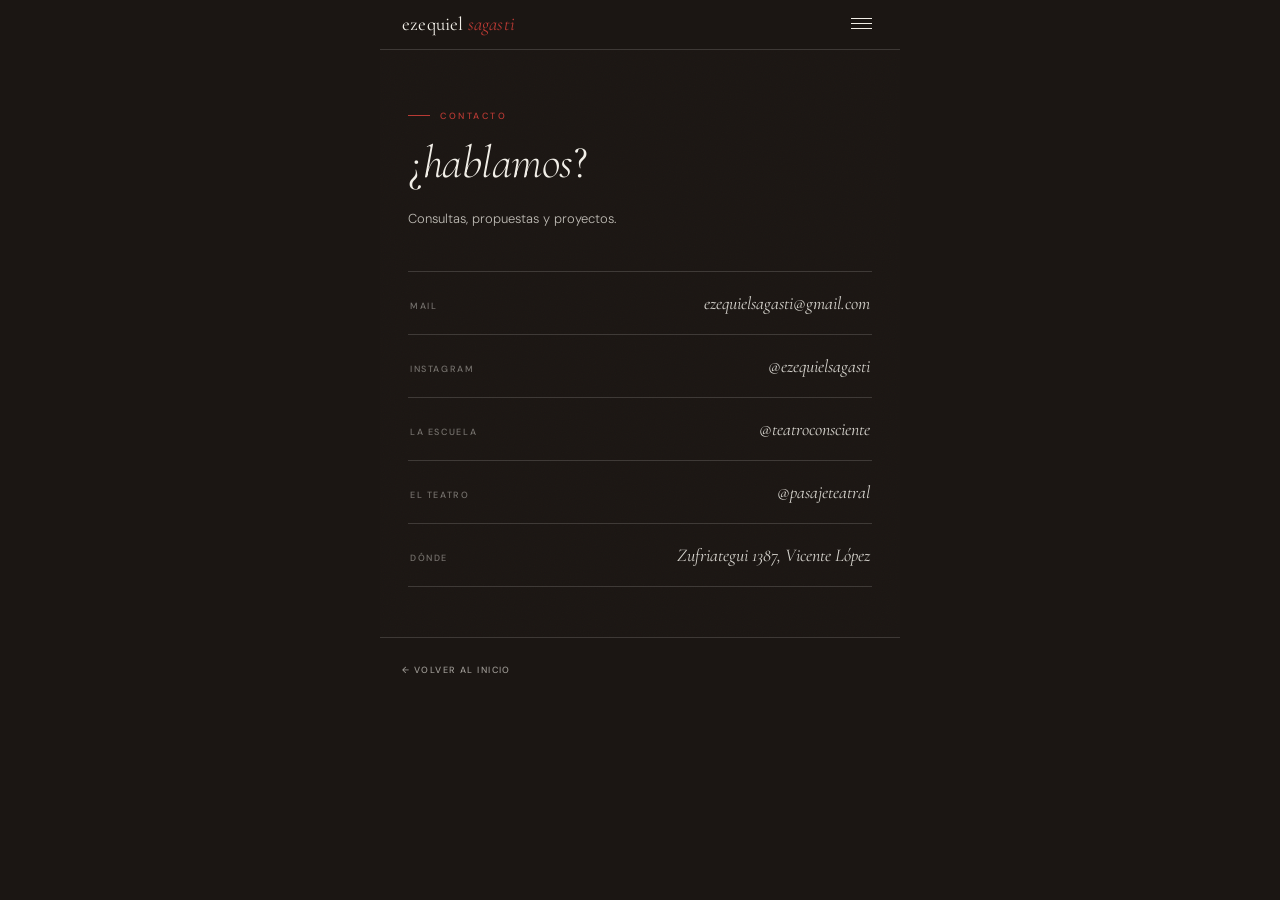
==== contacto.html @ 7ceebd23 "Add files via upload" ====
<!doctype html>
<html lang="es">
<head>
<meta charset="utf-8">
<meta name="viewport" content="width=device-width, initial-scale=1">
<title>Contacto · Ezequiel Sagasti</title>
<link rel="stylesheet" href="shared.css">
<link rel="stylesheet" href="site.css">
</head>
<body class="bg-dark grain">

  <div class="statusbar"><span>9:41</span><span class="dots"><i></i><i></i><i></i></span></div>

  <header class="topbar">
    <a class="name" href="index.html">ezequiel <em>sagasti</em></a>
    <button class="burger" id="burger" aria-label="menú"><i></i><i></i><i></i></button>
  </header>

  <div class="menu" id="menu">
    <div class="menu-top">
      <div class="name display">ezequiel sagasti</div>
      <button class="close" id="close">×</button>
    </div>
    <nav>
      <a href="index.html"><span class="mi">00</span> inicio</a>
      <a href="recorrido.html"><span class="mi">01</span> recorrido</a>
      <a href="teatro-consciente.html"><span class="mi">02</span> teatro consciente</a>
      <a href="libro.html"><span class="mi">03</span> libro</a>
      <a href="contacto.html" class="active"><span class="mi">04</span> contacto</a>
    </nav>
    <div class="menu-foot">buenos aires · argentina</div>
  </div>

  <main>
    <section class="block dark stagger" id="contacto" data-screen-label="Contacto">
      <div class="eyebrow section-eye">contacto</div>
      <h2 class="display section-title">¿<em>hablamos</em>?</h2>
      <p class="body-text">Consultas, propuestas y proyectos.</p>
      <div class="contact-list">
        <a class="contact-row" href="mailto:ezequielsagasti@gmail.com">
          <span class="cr-k">mail</span><span class="cr-v">ezequielsagasti@gmail.com</span>
        </a>
        <a class="contact-row" href="https://www.instagram.com/ezequielsagasti/" target="_blank" rel="noopener">
          <span class="cr-k">instagram</span><span class="cr-v">@ezequielsagasti</span>
        </a>
        <a class="contact-row" href="https://www.instagram.com/teatroconsciente/" target="_blank" rel="noopener">
          <span class="cr-k">la escuela</span><span class="cr-v">@teatroconsciente</span>
        </a>
        <a class="contact-row" href="https://www.instagram.com/pasajeteatral/" target="_blank" rel="noopener">
          <span class="cr-k">el teatro</span><span class="cr-v">@pasajeteatral</span>
        </a>
        <a class="contact-row" href="https://maps.app.goo.gl/v1oac1T6fKWQUrmx7" target="_blank" rel="noopener">
          <span class="cr-k">dónde</span><span class="cr-v">Zufriategui 1387, Vicente López</span>
        </a>
      </div>
    </section>
    <nav class="pagenav">
      <a href="index.html">← Volver al inicio</a>
    </nav>
  </main>

<script>
  const menu=document.getElementById('menu');
  document.getElementById('burger').onclick=()=>menu.classList.add('open');
  document.getElementById('close').onclick=()=>menu.classList.remove('open');
</script>
<script src="anim.js" defer></script>
</body>
</html>
---- shared.css ----
/* ============================================================
   EZEQUIEL SAGASTI — sistema base compartido
   Cormorant Garamond es la voz · DM Sans es la estructura
   ============================================================ */

@import url('https://fonts.googleapis.com/css2?family=Cormorant+Garamond:ital,wght@0,300;0,400;0,500;1,300;1,400;1,500&family=DM+Sans:ital,opsz,wght@0,9..40,300..600;1,9..40,300..500&display=swap');

:root {
  /* color */
  --charcoal:    oklch(0.205 0.010 60);   /* casi negro, cálido */
  --charcoal-2:  oklch(0.255 0.010 60);
  --paper:       oklch(0.955 0.010 85);   /* blanco papel cálido */
  --paper-2:     oklch(0.915 0.012 85);
  --ink:         oklch(0.255 0.008 60);   /* texto carbón */
  --gray:        oklch(0.585 0.006 60);   /* gris dato */
  --gray-soft:   oklch(0.700 0.005 60);
  --red:         oklch(0.535 0.165 27);   /* rojo teatral */
  --red-bright:  oklch(0.585 0.185 27);
  --gold:        oklch(0.720 0.075 75);   /* dorado fechas/premios */

  /* tipo */
  --serif: 'Cormorant Garamond', Georgia, serif;
  --sans:  'DM Sans', system-ui, sans-serif;
}

* { margin: 0; padding: 0; box-sizing: border-box; -webkit-font-smoothing: antialiased; }

html, body { height: 100%; }
body { font-family: var(--sans); }

img { display: block; max-width: 100%; }
a { color: inherit; text-decoration: none; }
button { font: inherit; color: inherit; background: none; border: none; cursor: pointer; }

/* ---- voz: Cormorant ------------------------------------------------ */
.display {
  font-family: var(--serif);
  font-weight: 300;
  line-height: 0.95;
  letter-spacing: -0.01em;
}
.display-italic {
  font-family: var(--serif);
  font-weight: 300;
  font-style: italic;
  line-height: 1.05;
}
.quote {
  font-family: var(--serif);
  font-style: italic;
  font-weight: 300;
  line-height: 1.25;
}

/* ---- estructura: DM Sans ------------------------------------------ */
.eyebrow {
  font-family: var(--sans);
  font-weight: 500;
  font-size: 9px;
  letter-spacing: 0.28em;
  text-transform: uppercase;
  color: var(--red);
  display: inline-flex;
  align-items: center;
  gap: 10px;
}
.eyebrow::before {
  content: "";
  width: 22px;
  height: 1px;
  background: var(--red);
}

.pagehead {
  font-family: var(--sans);
  font-weight: 500;
  font-size: 9px;
  letter-spacing: 0.22em;
  text-transform: uppercase;
  color: var(--gray);
  display: flex;
  justify-content: space-between;
}

.navlink {
  font-family: var(--sans);
  font-weight: 500;
  font-size: 9px;
  letter-spacing: 0.18em;
  text-transform: uppercase;
}

.body-text {
  font-family: var(--sans);
  font-weight: 300;
  font-size: 13px;
  line-height: 1.85;
  text-wrap: pretty;
}

.tag {
  font-family: var(--sans);
  font-weight: 500;
  font-size: 9px;
  letter-spacing: 0.16em;
  text-transform: uppercase;
  padding: 4px 10px;
  border: 0.5px solid var(--gray);
  border-radius: 100px;
  color: var(--gray);
  display: inline-block;
  white-space: nowrap;
}
.tag--rojo { border-color: var(--red); color: var(--red); }
.tag--oro  { border-color: var(--gold); color: var(--gold); }

.btn {
  font-family: var(--sans);
  font-weight: 500;
  font-size: 10px;
  letter-spacing: 0.16em;
  text-transform: uppercase;
  display: inline-flex;
  align-items: center;
  gap: 8px;
  padding: 13px 22px;
  border: 0.5px solid currentColor;
  transition: background .25s, color .25s;
}

.num {
  font-family: var(--serif);
  font-style: italic;
  font-size: 13px;
  color: var(--gray);
}

.datum {
  font-family: var(--serif);
  font-style: italic;
  font-size: 14px;
  color: var(--gray);
}

/* ---- texturas ----------------------------------------------------- */
/* grano sutil, se aplica como overlay fijo dentro del “teléfono” */
.grain::after {
  content: "";
  position: fixed;
  inset: 0;
  pointer-events: none;
  z-index: 9999;
  background-image: url("data:image/svg+xml,%3Csvg xmlns='http://www.w3.org/2000/svg' width='180' height='180'%3E%3Cfilter id='n'%3E%3CfeTurbulence type='fractalNoise' baseFrequency='0.85' numOctaves='2' stitchTiles='stitch'/%3E%3C/filter%3E%3Crect width='100%25' height='100%25' filter='url(%23n)'/%3E%3C/svg%3E");
  background-size: 180px 180px;
  opacity: 0.05;
  mix-blend-mode: multiply;
}
.grain--light::after { mix-blend-mode: multiply; opacity: 0.045; }
.grain--dark::after  { mix-blend-mode: soft-light; opacity: 0.10; }

/* placeholder de imagen rayado con etiqueta monospace */
.ph {
  position: relative;
  background-color: color-mix(in oklch, var(--ph-bg, #444) 92%, transparent);
  background-image: repeating-linear-gradient(
    45deg,
    transparent, transparent 7px,
    color-mix(in oklch, var(--ph-line, #fff) 9%, transparent) 7px,
    color-mix(in oklch, var(--ph-line, #fff) 9%, transparent) 8px
  );
  display: flex;
  align-items: center;
  justify-content: center;
  overflow: hidden;
}
.ph span {
  font-family: ui-monospace, 'SF Mono', Menlo, monospace;
  font-size: 9px;
  letter-spacing: 0.08em;
  text-transform: lowercase;
  color: var(--ph-line, #fff);
  opacity: 0.55;
  text-align: center;
  padding: 0 12px;
}

/* status bar minimal del teléfono */
.statusbar {
  height: 34px;
  display: flex;
  align-items: center;
  justify-content: space-between;
  padding: 0 22px 0 26px;
  font-family: var(--sans);
  font-weight: 500;
  font-size: 11px;
  letter-spacing: 0.02em;
  flex: none;
}
.statusbar .dots { display: flex; gap: 4px; align-items: center; }
.statusbar .dots i {
  width: 5px; height: 5px; border-radius: 50%;
  background: currentColor; display: block; opacity: 0.85;
}

::-webkit-scrollbar { width: 0; height: 0; }
---- site.css ----
/* ============================================================
   EZEQUIEL SAGASTI — sitio multipágina
   Home (mosaico molinete) + Recorrido + Teatro Consciente + Libro
   Usa los tokens y helpers de ../shared/shared.css
   ============================================================ */

*{box-sizing:border-box;}
html,body{margin:0;}
body{
  font-family:var(--sans);
  background:var(--paper); color:var(--ink);
  min-height:100vh;
  -webkit-font-smoothing:antialiased;
}
img{display:block;max-width:100%;}
a{color:inherit;text-decoration:none;}
::-webkit-scrollbar{width:0;height:0;}

/* fondos de página */
body.bg-paper { background:var(--paper);  color:var(--ink);  }
body.bg-paper2{ background:var(--paper-2); color:var(--ink);  }
body.bg-dark  { background:var(--charcoal); color:var(--paper); }

/* grano */
.grain::after{content:"";position:fixed;inset:0;pointer-events:none;z-index:60;
  background-image:url("data:image/svg+xml,%3Csvg xmlns='http://www.w3.org/2000/svg' width='160' height='160'%3E%3Cfilter id='n'%3E%3CfeTurbulence type='fractalNoise' baseFrequency='0.85' numOctaves='2' stitchTiles='stitch'/%3E%3C/filter%3E%3Crect width='100%25' height='100%25' filter='url(%23n)'/%3E%3C/svg%3E");background-size:160px;}
body.bg-dark .grain::after{mix-blend-mode:soft-light;opacity:.10;}
body.bg-paper .grain::after, body.bg-paper2 .grain::after{mix-blend-mode:multiply;opacity:.045;}

/* status bar (chrome del teléfono) */
.statusbar{height:34px;display:flex;align-items:center;justify-content:space-between;
  padding:0 22px 0 26px;font-family:var(--sans);font-weight:500;font-size:11px;color:inherit;}
.statusbar .dots{display:flex;gap:4px;align-items:center;}
.statusbar .dots i{width:5px;height:5px;border-radius:50%;background:currentColor;display:block;opacity:.85;}

/* ---- topbar + menú (páginas internas) ---- */
.topbar{
  position:sticky;top:0;z-index:30;
  display:flex;align-items:center;justify-content:space-between;
  padding:12px 22px 14px;
  background:inherit;
  border-bottom:0.5px solid color-mix(in oklch, currentColor 16%, transparent);
}
.topbar .name{font-family:var(--serif);font-weight:400;font-size:19px;letter-spacing:.01em;}
.topbar .name em{font-style:italic;color:var(--red);}
.burger{display:flex;flex-direction:column;gap:4px;padding:6px;border:0;background:none;cursor:pointer;}
.burger i{width:21px;height:1px;background:currentColor;display:block;transition:.3s;}

.menu{position:fixed;inset:0;z-index:80;background:var(--charcoal);color:var(--paper);
  transform:translateY(-100%);transition:transform .5s cubic-bezier(.7,0,.2,1);
  display:flex;flex-direction:column;padding:22px;}
.menu.open{transform:translateY(0);}
.menu .menu-top{display:flex;justify-content:space-between;align-items:center;margin-bottom:40px;}
.menu .menu-top .name{font-family:var(--serif);font-size:19px;}
.menu .close{font-family:var(--serif);font-size:30px;line-height:1;font-weight:300;border:0;background:none;color:inherit;cursor:pointer;}
.menu nav{display:flex;flex-direction:column;flex:1;justify-content:center;}
.menu nav a{font-family:var(--serif);font-weight:300;font-size:34px;line-height:1.15;
  display:flex;align-items:baseline;gap:14px;transition:color .25s;
  padding:16px 0;border-top:0.5px solid color-mix(in oklch,var(--paper) 16%,transparent);}
.menu nav a:last-child{border-bottom:0.5px solid color-mix(in oklch,var(--paper) 16%,transparent);}
.menu nav a:hover,.menu nav a.active{color:var(--red-bright);}
.menu nav a .mi{font-family:var(--serif);font-style:italic;font-size:13px;color:var(--gray-soft);}
.menu .menu-foot{font-family:var(--sans);font-weight:500;font-size:9px;letter-spacing:.18em;text-transform:uppercase;color:var(--gray-soft);}

/* ============ HOME · mosaico molinete ============ */
.home-screen{position:relative;}
.mhero{padding:18px 22px 14px;}
.mhero .hero-head{display:inline-block;}
.mhero .eyebrow{display:block;width:auto;white-space:nowrap;
  letter-spacing:0.28em;
  font-size:clamp(7.2px,2.56vw,13.7px);margin-bottom:18px;color:var(--red);}
.mhero .eyebrow::before{content:none;}
.mhero h1{font-family:var(--serif);font-weight:300;font-size:clamp(40px,14.2vw,76px);line-height:.92;letter-spacing:-.01em;
  white-space:nowrap;}
.mhero h1 em{font-style:italic;}
.mosaic{display:grid;grid-template-columns:1fr 1fr;grid-template-rows:repeat(3,clamp(132px,40vw,172px));gap:8px;padding:0 14px 4px;}
.mt{border-radius:14px;overflow:hidden;position:relative;display:flex;align-items:flex-end;padding:15px;color:#fff;}
.mt img{position:absolute;inset:0;width:100%;height:100%;object-fit:cover;filter:grayscale(.3) brightness(.66);}
.mt:has(img)::before{content:"";position:absolute;inset:0;z-index:0;
  background:linear-gradient(to top, rgba(20,19,17,.82), rgba(20,19,17,.12) 58%, rgba(20,19,17,.28));}
.mt .lab{position:relative;z-index:1;color:#fff;text-shadow:0 1px 10px rgba(0,0,0,.5);}
.mt .n{display:block;font-family:var(--sans);font-weight:500;font-size:8px;letter-spacing:.16em;text-transform:uppercase;opacity:.85;margin-bottom:3px;}
.mt .t{font-family:var(--serif);font-weight:300;font-size:25px;line-height:1.02;}
.mt.red{background:var(--red);}
.mt.red::before{content:none;}
.mt .ar{position:absolute;top:14px;right:15px;z-index:1;font-size:14px;opacity:.85;}
/* molinete: a recorrido (alta izq), b contacto (rojo), c teatro (alta der), d libro */
.mt.a{grid-column:1;grid-row:1/3;}
.mt.b{grid-column:2;grid-row:1;}
.mt.c{grid-column:2;grid-row:2/4;}
.mt.d{grid-column:1;grid-row:3;}
.home-pie{padding:14px 24px 30px;font-family:var(--sans);font-weight:500;font-size:8px;letter-spacing:.24em;text-transform:uppercase;color:var(--gray);}

/* ============ bloques de sección ============ */
section.block{padding:50px 22px;position:relative;}
.block.dark{background:var(--charcoal);color:var(--paper);}
.block.dark .body-text{color:color-mix(in oklch,var(--paper) 76%,transparent);}
.block.paper{background:var(--paper);color:var(--ink);}
.block.paper2{background:var(--paper-2);color:var(--ink);}
.block::before{content:"";position:absolute;inset:0;pointer-events:none;z-index:0;
  background-image:url("data:image/svg+xml,%3Csvg xmlns='http://www.w3.org/2000/svg' width='160' height='160'%3E%3Cfilter id='n'%3E%3CfeTurbulence type='fractalNoise' baseFrequency='0.85' numOctaves='2' stitchTiles='stitch'/%3E%3C/filter%3E%3Crect width='100%25' height='100%25' filter='url(%23n)'/%3E%3C/svg%3E");background-size:160px;}
.block.dark::before{mix-blend-mode:soft-light;opacity:.10;}
.block.paper::before,.block.paper2::before{mix-blend-mode:multiply;opacity:.05;}
.block>*{position:relative;z-index:1;}

.section-eye{margin-bottom:16px;}
.section-title{font-size:46px;margin:2px 0 22px;line-height:.98;}
.section-title em{font-style:italic;}
.mid-title{font-family:var(--serif);font-weight:300;font-size:46px;line-height:.98;letter-spacing:-.01em;margin-top:68px;}
.mid-title em{font-style:italic;}
p.body-text+p.body-text{margin-top:15px;}
.body-text strong{font-weight:550;color:inherit;}
.body-text a{color:inherit;border-bottom:0.5px solid color-mix(in oklch, currentColor 38%, transparent);transition:color .25s,border-color .25s;}
.body-text a:hover{color:var(--red-bright);border-color:var(--red-bright);}
.body-text a strong{font-weight:550;}
#sueno{scroll-margin-top:64px;}

.portrait{aspect-ratio:3/4;margin:4px 0 26px;overflow:hidden;}
.portrait img{width:100%;height:100%;object-fit:cover;display:block;}

.tags-row{display:flex;flex-wrap:wrap;gap:7px;margin:20px 0;}
.pull{border-left:1.5px solid var(--red);padding-left:18px;margin:30px 0;font-size:25px;}

.pilars{display:flex;flex-direction:column;gap:0;margin-top:14px;}
.pilar{padding:24px 0;border-top:0.5px solid color-mix(in oklch,var(--paper) 16%,transparent);}
.pilar:last-child{border-bottom:0.5px solid color-mix(in oklch,var(--paper) 16%,transparent);}
.pilar .ph-num{display:flex;align-items:baseline;gap:14px;margin-bottom:9px;}
.pilar .num{color:var(--gold);}
.pilar h4{font-family:var(--serif);font-weight:300;font-size:30px;}

.ficha{display:flex;flex-direction:column;margin-top:26px;}
.ficha .row{display:flex;justify-content:space-between;align-items:baseline;gap:16px;padding:12px 0;
  border-top:0.5px solid color-mix(in oklch,var(--paper) 12%,transparent);border-bottom:0.5px solid color-mix(in oklch,var(--paper) 12%,transparent);}
.ficha .k{font-family:var(--sans);font-weight:500;font-size:9px;letter-spacing:.18em;text-transform:uppercase;opacity:.55;}
.ficha .v{font-family:var(--serif);font-style:italic;font-size:15px;text-align:right;}
#teatro .ficha .v{white-space:nowrap;font-size:13.5px;}
#teatro .ficha .k{white-space:nowrap;}

/* aire teatro */
#teatro .section-title{margin-bottom:30px;}
#teatro .pilars{margin-top:28px;}
#teatro .pilar{padding:32px 0;}
#teatro .pull{margin-top:48px;margin-bottom:36px;}
#teatro .body-text+.body-text{margin-top:22px;}
#teatro .ficha{margin-top:44px;}
#teatro .mid-title{margin-top:88px;}
#teatro .mid-title+.body-text{margin-top:32px;}
#teatro .ext-link{margin-top:34px;}

/* carrusel redondeado vertical (estilo teselas) */
.polaroid-carousel{margin:46px 0 40px;}
.po-stack{position:relative;width:225px;margin:6px auto 0;}
.po-back{display:none;}
.po-card{position:relative;z-index:3;margin:0;background:none;padding:0;border-radius:18px;overflow:hidden;
  box-shadow:0 22px 46px -20px rgba(0,0,0,.6);transform:none;will-change:transform,opacity;}
.po-pic{aspect-ratio:4/5;overflow:hidden;background:#2a2724;border-radius:18px;position:relative;}
.po-pic img{position:absolute;inset:0;width:100%;height:100%;object-fit:cover;display:block;opacity:1;transition:opacity .5s ease;}
.po-zone{position:absolute;top:0;bottom:0;width:42%;z-index:4;background:none;border:0;cursor:pointer;}
.po-zone.prev{left:-6%;}.po-zone.next{right:-6%;}
.po-chev{position:absolute;top:50%;transform:translateY(-50%);z-index:5;font-family:var(--serif);font-size:32px;line-height:1;color:rgba(255,255,255,.8);pointer-events:none;text-shadow:0 1px 8px rgba(0,0,0,.55);}
.po-chev.prev{left:8px;}.po-chev.next{right:8px;}
.po-dots{display:flex;gap:6px;justify-content:center;margin-top:24px;}
.po-dots i{width:6px;height:6px;border-radius:50%;background:color-mix(in oklch,var(--paper) 25%,transparent);transition:.3s;cursor:pointer;}
.po-dots i.on{background:var(--red);width:18px;border-radius:3px;}

/* links externos */
.link-row{display:flex;flex-direction:column;gap:14px;align-items:center;margin-top:22px;}
.ext-link{display:flex;align-items:center;gap:11px;width:fit-content;margin:22px auto 0;
  font-family:var(--sans);font-weight:500;font-size:13px;letter-spacing:.03em;
  color:color-mix(in oklch,var(--paper) 85%,transparent);padding-bottom:4px;text-align:center;
  border-bottom:0.5px solid color-mix(in oklch,var(--paper) 28%,transparent);transition:color .25s,border-color .25s;}
.ext-link:hover{color:var(--red-bright);border-color:var(--red-bright);}
.ext-link .ic{width:19px;height:19px;flex:none;}
.link-row .ext-link{margin:0;}

/* libro */
.book-title{display:block;font-size:40px;line-height:1;}
.book-subtitle{display:block;font-size:22px;color:inherit;margin-top:8px;line-height:1.05;margin-bottom:8px;}
.book-cover{aspect-ratio:2/3;max-width:230px;margin:38px 0;box-shadow:0 22px 46px -20px rgba(0,0,0,.5);}
.book-cover img{width:100%;height:100%;object-fit:cover;display:block;}
#libro .body-text+.body-text{margin-top:22px;}
.price-card{border:0.5px solid color-mix(in oklch,var(--ink) 22%,transparent);padding:22px 20px;margin-top:44px;}
.price-card .label{font-family:var(--sans);font-weight:500;font-size:9px;letter-spacing:.2em;text-transform:uppercase;color:var(--gray);}
.price-card .price{font-family:var(--serif);font-weight:300;font-size:44px;margin:8px 0 4px;}
.buy-btns{display:flex;flex-direction:column;gap:10px;margin-top:22px;}
.btn{font-family:var(--sans);font-weight:500;font-size:10px;letter-spacing:.16em;text-transform:uppercase;
  display:inline-flex;align-items:center;justify-content:center;gap:8px;padding:15px 22px;border:0.5px solid currentColor;transition:background .25s,color .25s;}
.btn--solid{background:var(--ink);color:var(--paper);border-color:var(--ink);}
.btn--solid:hover{background:var(--red);border-color:var(--red);}
#libro .pull{margin:44px 0;}

/* contacto (en home) */
.contact-list{display:flex;flex-direction:column;margin-top:40px;}
.contact-row{display:flex;justify-content:space-between;align-items:baseline;gap:16px;padding:20px 2px;
  border-top:0.5px solid color-mix(in oklch,var(--paper) 16%,transparent);transition:padding-left .25s,color .25s;}
.contact-row:last-child{border-bottom:0.5px solid color-mix(in oklch,var(--paper) 16%,transparent);}
.contact-row .cr-k{font-family:var(--sans);font-weight:500;font-size:9px;letter-spacing:.18em;text-transform:uppercase;color:color-mix(in oklch,var(--paper) 42%,transparent);}
.contact-row .cr-v{font-family:var(--serif);font-style:italic;font-size:18px;color:color-mix(in oklch,var(--paper) 88%,transparent);text-align:right;transition:color .25s;}
.contact-row:hover{padding-left:10px;}
.contact-row:hover .cr-v{color:var(--red-bright);}

/* navegación entre páginas (pie de sección) */
.pagenav{display:flex;justify-content:space-between;align-items:center;gap:14px;
  padding:26px 22px 40px;border-top:0.5px solid color-mix(in oklch, currentColor 16%, transparent);}
.pagenav a{font-family:var(--sans);font-weight:500;font-size:9px;letter-spacing:.16em;text-transform:uppercase;
  color:color-mix(in oklch, currentColor 60%, transparent);transition:color .25s;}
.pagenav a:hover{color:var(--red-bright);}
.pagenav .nxt{font-family:var(--serif);font-style:italic;font-size:18px;letter-spacing:0;text-transform:none;color:inherit;}

/* ============================================================
   ANIMACIONES
   ============================================================ */
@media (prefers-reduced-motion: no-preference){
  /* — entrada escalonada — */
  html.anims .stagger>*:nth-child(-n+6){opacity:0;animation:riseIn .6s cubic-bezier(.2,.8,.2,1) both;}
  html.anims .stagger>*:nth-child(1){animation-delay:.45s}
  html.anims .stagger>*:nth-child(2){animation-delay:.58s}
  html.anims .stagger>*:nth-child(3){animation-delay:.71s}
  html.anims .stagger>*:nth-child(4){animation-delay:.84s}
  html.anims .stagger>*:nth-child(5){animation-delay:.97s}
  html.anims .stagger>*:nth-child(6){animation-delay:1.1s}
  @keyframes riseIn{from{opacity:0;transform:translateY(18px)}to{opacity:1;transform:none}}

  /* — máquina de escribir — */
  [data-typewriter].typing::after{content:"";display:inline-block;width:2px;height:.9em;background:var(--red);
    margin-left:3px;vertical-align:-1px;animation:caret .6s step-end infinite;}
  @keyframes caret{50%{opacity:0}}
}

/* ============================================================
   RESPONSIVE — columna centrada + chrome de teléfono adaptativo
   El diseño es mobile-first; en pantallas grandes se centra una
   columna cómoda y se oculta la barra de estado simulada.
   ============================================================ */
.statusbar, .topbar, main, .home-screen{
  max-width:520px; margin-left:auto; margin-right:auto;
}
.menu .menu-top, .menu nav, .menu .menu-foot{
  width:100%; max-width:520px; margin-left:auto; margin-right:auto;
}
@media (min-width:600px){
  .statusbar{display:none;}            /* chrome de teléfono solo en mobile */
  .topbar{top:0;}
}
@media (min-width:900px){
  /* un poco más de aire lateral en escritorio */
  section.block{padding-left:28px;padding-right:28px;}
}
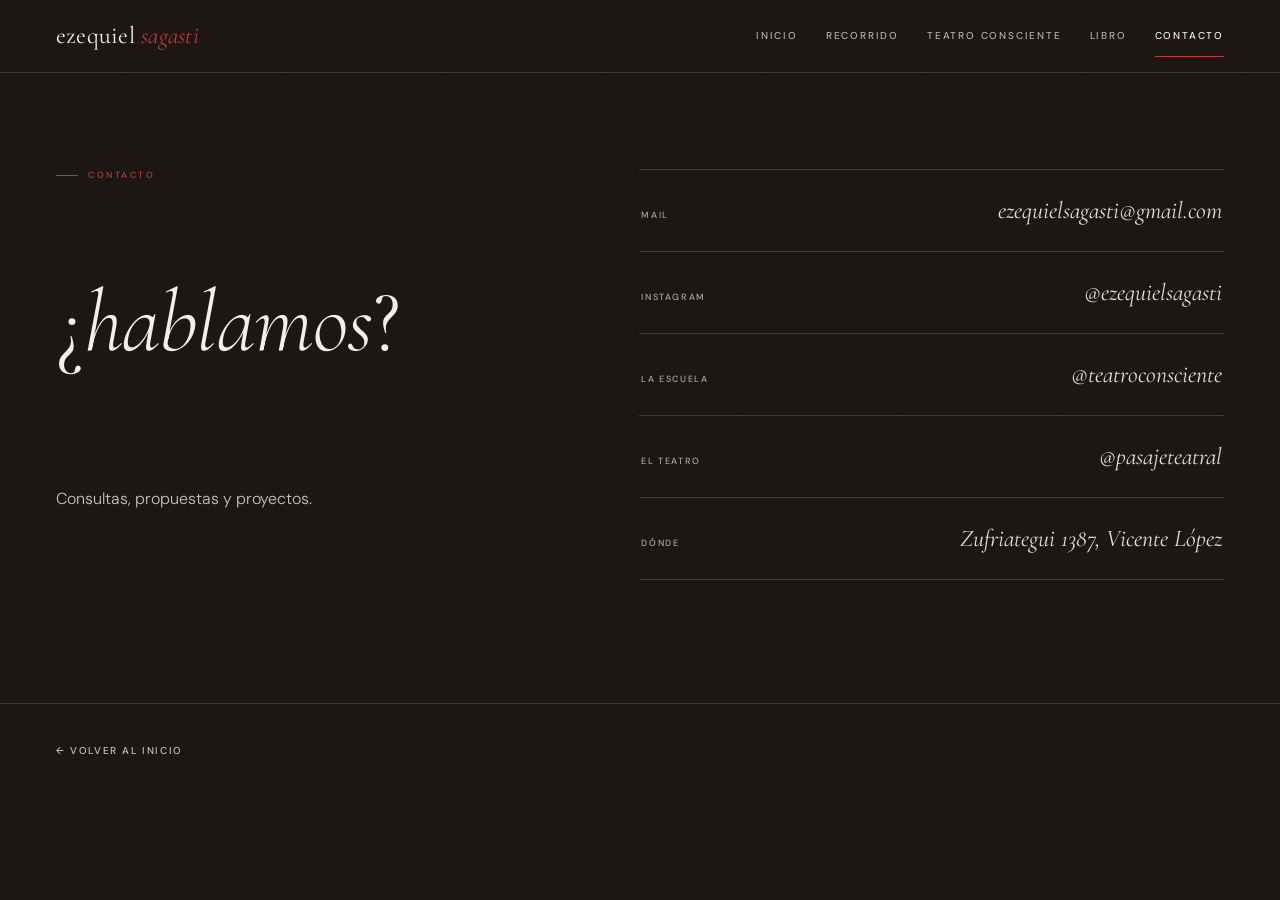
==== commit 3876b694: "Add files via upload" ====
--- a/contacto.html
+++ b/contacto.html
@@ -1,69 +1,60 @@
-<!doctype html>
+<!DOCTYPE html>
 <html lang="es">
 <head>
-<meta charset="utf-8">
+<meta charset="UTF-8">
 <meta name="viewport" content="width=device-width, initial-scale=1">
-<title>Contacto · Ezequiel Sagasti</title>
+<title>Contacto — Ezequiel Sagasti</title>
+<meta name="description" content="Contacto de Ezequiel Sagasti, dramaturgo y director teatral: mail, Instagram, la escuela Teatro Consciente y el teatro Pasaje Teatral en Vicente López.">
+<link rel="canonical" href="https://ezequielsagasti.com/contacto.html">
+<meta property="og:type" content="website">
+<meta property="og:locale" content="es_AR">
+<meta property="og:site_name" content="Ezequiel Sagasti">
+<meta property="og:title" content="Contacto — Ezequiel Sagasti">
+<meta property="og:description" content="Contacto de Ezequiel Sagasti, dramaturgo y director teatral: mail, Instagram, la escuela Teatro Consciente y el teatro Pasaje Teatral en Vicente López.">
+<meta property="og:url" content="https://ezequielsagasti.com/contacto.html">
+<meta property="og:image" content="https://ezequielsagasti.com/assets/retrato-ezequiel.jpg">
+<meta name="twitter:card" content="summary_large_image">
+<link rel="icon" type="image/png" href="assets/favicon.png">
+<link rel="apple-touch-icon" href="assets/favicon.png">
+<link rel="preconnect" href="https://fonts.googleapis.com">
+<link rel="preconnect" href="https://fonts.gstatic.com" crossorigin>
+<link rel="stylesheet" href="https://fonts.googleapis.com/css2?family=Cormorant+Garamond:ital,wght@0,300;0,400;0,500;1,300;1,400;1,500&amp;family=DM+Sans:ital,opsz,wght@0,9..40,300..600;1,9..40,300..500&amp;display=swap">
 <link rel="stylesheet" href="shared.css">
 <link rel="stylesheet" href="site.css">
+<script src="anim.js"></script>
 </head>
 <body class="bg-dark grain">
-
-  <div class="statusbar"><span>9:41</span><span class="dots"><i></i><i></i><i></i></span></div>
-
-  <header class="topbar">
-    <a class="name" href="index.html">ezequiel <em>sagasti</em></a>
-    <button class="burger" id="burger" aria-label="menú"><i></i><i></i><i></i></button>
-  </header>
-
-  <div class="menu" id="menu">
-    <div class="menu-top">
-      <div class="name display">ezequiel sagasti</div>
-      <button class="close" id="close">×</button>
-    </div>
-    <nav>
-      <a href="index.html"><span class="mi">00</span> inicio</a>
-      <a href="recorrido.html"><span class="mi">01</span> recorrido</a>
-      <a href="teatro-consciente.html"><span class="mi">02</span> teatro consciente</a>
-      <a href="libro.html"><span class="mi">03</span> libro</a>
-      <a href="contacto.html" class="active"><span class="mi">04</span> contacto</a>
-    </nav>
-    <div class="menu-foot">buenos aires · argentina</div>
-  </div>
-
-  <main>
-    <section class="block dark stagger" id="contacto" data-screen-label="Contacto">
-      <div class="eyebrow section-eye">contacto</div>
-      <h2 class="display section-title">¿<em>hablamos</em>?</h2>
-      <p class="body-text">Consultas, propuestas y proyectos.</p>
-      <div class="contact-list">
-        <a class="contact-row" href="mailto:ezequielsagasti@gmail.com">
-          <span class="cr-k">mail</span><span class="cr-v">ezequielsagasti@gmail.com</span>
-        </a>
-        <a class="contact-row" href="https://www.instagram.com/ezequielsagasti/" target="_blank" rel="noopener">
-          <span class="cr-k">instagram</span><span class="cr-v">@ezequielsagasti</span>
-        </a>
-        <a class="contact-row" href="https://www.instagram.com/teatroconsciente/" target="_blank" rel="noopener">
-          <span class="cr-k">la escuela</span><span class="cr-v">@teatroconsciente</span>
-        </a>
-        <a class="contact-row" href="https://www.instagram.com/pasajeteatral/" target="_blank" rel="noopener">
-          <span class="cr-k">el teatro</span><span class="cr-v">@pasajeteatral</span>
-        </a>
-        <a class="contact-row" href="https://maps.app.goo.gl/v1oac1T6fKWQUrmx7" target="_blank" rel="noopener">
-          <span class="cr-k">dónde</span><span class="cr-v">Zufriategui 1387, Vicente López</span>
-        </a>
-      </div>
-    </section>
-    <nav class="pagenav">
-      <a href="index.html">← Volver al inicio</a>
-    </nav>
-  </main>
-
-<script>
-  const menu=document.getElementById('menu');
-  document.getElementById('burger').onclick=()=>menu.classList.add('open');
-  document.getElementById('close').onclick=()=>menu.classList.remove('open');
-</script>
-<script src="anim.js" defer></script>
+<a class="skip" href="#contenido">Saltar al contenido</a>
+<header class="topbar">
+<a class="name" href="index.html">ezequiel <em>sagasti</em></a>
+<nav class="topnav" aria-label="Principal"><a href="index.html">inicio</a><a href="recorrido.html">recorrido</a><a href="teatro-consciente.html">teatro consciente</a><a href="libro.html">libro</a><a href="contacto.html" class="active" aria-current="page">contacto</a></nav>
+<button class="burger" id="burger" type="button" aria-label="Abrir menú" aria-expanded="false" aria-controls="menu"><i></i><i></i><i></i></button>
+</header>
+<div class="menu" id="menu" aria-hidden="true">
+<div class="menu-top"><span class="name">ezequiel sagasti</span><button class="close" id="close" type="button" aria-label="Cerrar menú">×</button></div>
+<nav aria-label="Menú">
+<a href="index.html"><span class="mi">00</span> inicio</a>
+<a href="recorrido.html"><span class="mi">01</span> recorrido</a>
+<a href="teatro-consciente.html"><span class="mi">02</span> teatro consciente</a>
+<a href="libro.html"><span class="mi">03</span> libro</a>
+<a href="contacto.html" class="active" aria-current="page"><span class="mi">04</span> contacto</a>
+</nav>
+<div class="menu-foot">buenos aires · argentina</div>
+</div>
+<main id="contenido">
+<section class="block dark stagger" id="contacto">
+<p class="eyebrow section-eye">contacto</p>
+<h1 class="display section-title">¿<em>hablamos</em>?</h1>
+<p class="body-text">Consultas, propuestas y proyectos.</p>
+<div class="contact-list">
+<a class="contact-row" href="mailto:ezequielsagasti@gmail.com"><span class="cr-k">mail</span><span class="cr-v">ezequielsagasti@gmail.com</span></a>
+<a class="contact-row" href="https://www.instagram.com/ezequielsagasti/" target="_blank" rel="noopener"><span class="cr-k">instagram</span><span class="cr-v">@ezequielsagasti</span></a>
+<a class="contact-row" href="https://www.instagram.com/teatroconsciente/" target="_blank" rel="noopener"><span class="cr-k">la escuela</span><span class="cr-v">@teatroconsciente</span></a>
+<a class="contact-row" href="https://www.instagram.com/pasajeteatral/" target="_blank" rel="noopener"><span class="cr-k">el teatro</span><span class="cr-v">@pasajeteatral</span></a>
+<a class="contact-row" href="https://maps.app.goo.gl/v1oac1T6fKWQUrmx7" target="_blank" rel="noopener"><span class="cr-k">dónde</span><span class="cr-v">Zufriategui 1387, Vicente López</span></a>
+</div>
+</section>
+</main>
+<footer class="pagenav"><a href="index.html">← Volver al inicio</a></footer>
 </body>
 </html>
--- a/shared.css
+++ b/shared.css
@@ -1,206 +1,29 @@
-/* ============================================================
-   EZEQUIEL SAGASTI — sistema base compartido
-   Cormorant Garamond es la voz · DM Sans es la estructura
-   ============================================================ */
-
-@import url('https://fonts.googleapis.com/css2?family=Cormorant+Garamond:ital,wght@0,300;0,400;0,500;1,300;1,400;1,500&family=DM+Sans:ital,opsz,wght@0,9..40,300..600;1,9..40,300..500&display=swap');
-
-:root {
-  /* color */
-  --charcoal:    oklch(0.205 0.010 60);   /* casi negro, cálido */
-  --charcoal-2:  oklch(0.255 0.010 60);
-  --paper:       oklch(0.955 0.010 85);   /* blanco papel cálido */
-  --paper-2:     oklch(0.915 0.012 85);
-  --ink:         oklch(0.255 0.008 60);   /* texto carbón */
-  --gray:        oklch(0.585 0.006 60);   /* gris dato */
-  --gray-soft:   oklch(0.700 0.005 60);
-  --red:         oklch(0.535 0.165 27);   /* rojo teatral */
-  --red-bright:  oklch(0.585 0.185 27);
-  --gold:        oklch(0.720 0.075 75);   /* dorado fechas/premios */
-
-  /* tipo */
-  --serif: 'Cormorant Garamond', Georgia, serif;
-  --sans:  'DM Sans', system-ui, sans-serif;
+/* Ezequiel Sagasti — sistema base compartido
+   Cormorant Garamond es la voz · DM Sans es la estructura */
+:root{
+--charcoal:oklch(0.205 0.010 60);--charcoal-2:oklch(0.255 0.010 60);
+--paper:oklch(0.955 0.010 85);--paper-2:oklch(0.915 0.012 85);
+--ink:oklch(0.255 0.008 60);--gray:oklch(0.585 0.006 60);--gray-soft:oklch(0.700 0.005 60);
+--gray-text:oklch(0.47 0.006 60);
+--red:oklch(0.535 0.165 27);--red-bright:oklch(0.585 0.185 27);--gold:oklch(0.720 0.075 75);
+--serif:'Cormorant Garamond',Georgia,'Times New Roman',serif;
+--sans:'DM Sans',system-ui,-apple-system,'Segoe UI',Helvetica,Arial,sans-serif;
 }
-
-* { margin: 0; padding: 0; box-sizing: border-box; -webkit-font-smoothing: antialiased; }
-
-html, body { height: 100%; }
-body { font-family: var(--sans); }
-
-img { display: block; max-width: 100%; }
-a { color: inherit; text-decoration: none; }
-button { font: inherit; color: inherit; background: none; border: none; cursor: pointer; }
-
-/* ---- voz: Cormorant ------------------------------------------------ */
-.display {
-  font-family: var(--serif);
-  font-weight: 300;
-  line-height: 0.95;
-  letter-spacing: -0.01em;
-}
-.display-italic {
-  font-family: var(--serif);
-  font-weight: 300;
-  font-style: italic;
-  line-height: 1.05;
-}
-.quote {
-  font-family: var(--serif);
-  font-style: italic;
-  font-weight: 300;
-  line-height: 1.25;
-}
-
-/* ---- estructura: DM Sans ------------------------------------------ */
-.eyebrow {
-  font-family: var(--sans);
-  font-weight: 500;
-  font-size: 9px;
-  letter-spacing: 0.28em;
-  text-transform: uppercase;
-  color: var(--red);
-  display: inline-flex;
-  align-items: center;
-  gap: 10px;
-}
-.eyebrow::before {
-  content: "";
-  width: 22px;
-  height: 1px;
-  background: var(--red);
-}
-
-.pagehead {
-  font-family: var(--sans);
-  font-weight: 500;
-  font-size: 9px;
-  letter-spacing: 0.22em;
-  text-transform: uppercase;
-  color: var(--gray);
-  display: flex;
-  justify-content: space-between;
-}
-
-.navlink {
-  font-family: var(--sans);
-  font-weight: 500;
-  font-size: 9px;
-  letter-spacing: 0.18em;
-  text-transform: uppercase;
-}
-
-.body-text {
-  font-family: var(--sans);
-  font-weight: 300;
-  font-size: 13px;
-  line-height: 1.85;
-  text-wrap: pretty;
-}
-
-.tag {
-  font-family: var(--sans);
-  font-weight: 500;
-  font-size: 9px;
-  letter-spacing: 0.16em;
-  text-transform: uppercase;
-  padding: 4px 10px;
-  border: 0.5px solid var(--gray);
-  border-radius: 100px;
-  color: var(--gray);
-  display: inline-block;
-  white-space: nowrap;
-}
-.tag--rojo { border-color: var(--red); color: var(--red); }
-.tag--oro  { border-color: var(--gold); color: var(--gold); }
-
-.btn {
-  font-family: var(--sans);
-  font-weight: 500;
-  font-size: 10px;
-  letter-spacing: 0.16em;
-  text-transform: uppercase;
-  display: inline-flex;
-  align-items: center;
-  gap: 8px;
-  padding: 13px 22px;
-  border: 0.5px solid currentColor;
-  transition: background .25s, color .25s;
-}
-
-.num {
-  font-family: var(--serif);
-  font-style: italic;
-  font-size: 13px;
-  color: var(--gray);
-}
-
-.datum {
-  font-family: var(--serif);
-  font-style: italic;
-  font-size: 14px;
-  color: var(--gray);
-}
-
-/* ---- texturas ----------------------------------------------------- */
-/* grano sutil, se aplica como overlay fijo dentro del “teléfono” */
-.grain::after {
-  content: "";
-  position: fixed;
-  inset: 0;
-  pointer-events: none;
-  z-index: 9999;
-  background-image: url("data:image/svg+xml,%3Csvg xmlns='http://www.w3.org/2000/svg' width='180' height='180'%3E%3Cfilter id='n'%3E%3CfeTurbulence type='fractalNoise' baseFrequency='0.85' numOctaves='2' stitchTiles='stitch'/%3E%3C/filter%3E%3Crect width='100%25' height='100%25' filter='url(%23n)'/%3E%3C/svg%3E");
-  background-size: 180px 180px;
-  opacity: 0.05;
-  mix-blend-mode: multiply;
-}
-.grain--light::after { mix-blend-mode: multiply; opacity: 0.045; }
-.grain--dark::after  { mix-blend-mode: soft-light; opacity: 0.10; }
-
-/* placeholder de imagen rayado con etiqueta monospace */
-.ph {
-  position: relative;
-  background-color: color-mix(in oklch, var(--ph-bg, #444) 92%, transparent);
-  background-image: repeating-linear-gradient(
-    45deg,
-    transparent, transparent 7px,
-    color-mix(in oklch, var(--ph-line, #fff) 9%, transparent) 7px,
-    color-mix(in oklch, var(--ph-line, #fff) 9%, transparent) 8px
-  );
-  display: flex;
-  align-items: center;
-  justify-content: center;
-  overflow: hidden;
-}
-.ph span {
-  font-family: ui-monospace, 'SF Mono', Menlo, monospace;
-  font-size: 9px;
-  letter-spacing: 0.08em;
-  text-transform: lowercase;
-  color: var(--ph-line, #fff);
-  opacity: 0.55;
-  text-align: center;
-  padding: 0 12px;
-}
-
-/* status bar minimal del teléfono */
-.statusbar {
-  height: 34px;
-  display: flex;
-  align-items: center;
-  justify-content: space-between;
-  padding: 0 22px 0 26px;
-  font-family: var(--sans);
-  font-weight: 500;
-  font-size: 11px;
-  letter-spacing: 0.02em;
-  flex: none;
-}
-.statusbar .dots { display: flex; gap: 4px; align-items: center; }
-.statusbar .dots i {
-  width: 5px; height: 5px; border-radius: 50%;
-  background: currentColor; display: block; opacity: 0.85;
-}
-
-::-webkit-scrollbar { width: 0; height: 0; }
+*{margin:0;padding:0;box-sizing:border-box;-webkit-font-smoothing:antialiased}
+html{-webkit-text-size-adjust:100%}
+body{font-family:var(--sans)}
+img{display:block;max-width:100%;height:auto}
+a{color:inherit;text-decoration:none}
+button{font:inherit;color:inherit;background:none;border:none;cursor:pointer}
+:focus-visible{outline:2px solid var(--red-bright);outline-offset:3px;border-radius:2px}
+.display{font-family:var(--serif);font-weight:300;line-height:.95;letter-spacing:-.01em}
+.display-italic{font-family:var(--serif);font-weight:300;font-style:italic;line-height:1.05}
+.quote{font-family:var(--serif);font-style:italic;font-weight:300;line-height:1.25}
+.eyebrow{font-family:var(--sans);font-weight:500;font-size:9px;letter-spacing:.28em;text-transform:uppercase;color:var(--red);display:inline-flex;align-items:center;gap:10px}
+.eyebrow::before{content:"";width:22px;height:1px;background:var(--red)}
+.body-text{font-family:var(--sans);font-weight:300;font-size:13px;line-height:1.85;text-wrap:pretty}
+.tag{font-family:var(--sans);font-weight:500;font-size:9px;letter-spacing:.16em;text-transform:uppercase;padding:4px 10px;border:.5px solid var(--gray);border-radius:100px;color:var(--gray-text);display:inline-block}
+.tag--rojo{border-color:var(--red);color:var(--red)}
+.btn{font-family:var(--sans);font-weight:500;font-size:10px;letter-spacing:.16em;text-transform:uppercase;display:inline-flex;align-items:center;justify-content:center;gap:8px;min-height:48px;padding:13px 22px;border:.5px solid currentColor;transition:background .25s,color .25s}
+.num{font-family:var(--serif);font-style:italic;font-size:13px;color:var(--gray)}
+.sr-only{position:absolute;width:1px;height:1px;padding:0;margin:-1px;overflow:hidden;clip:rect(0,0,0,0);white-space:nowrap;border:0}
--- a/site.css
+++ b/site.css
@@ -1,248 +1,252 @@
-/* ============================================================
-   EZEQUIEL SAGASTI — sitio multipágina
-   Home (mosaico molinete) + Recorrido + Teatro Consciente + Libro
-   Usa los tokens y helpers de ../shared/shared.css
-   ============================================================ */
-
-*{box-sizing:border-box;}
-html,body{margin:0;}
-body{
-  font-family:var(--sans);
-  background:var(--paper); color:var(--ink);
-  min-height:100vh;
-  -webkit-font-smoothing:antialiased;
+/* Ezequiel Sagasti — estilos del sitio
+   Mobile first · tablet ≥768px · desktop ≥1024px */
+html,body{margin:0}
+body{font-family:var(--sans);background:var(--paper);color:var(--ink);min-height:100vh;overflow-x:hidden}
+a:hover{color:var(--red-bright)}
+body.bg-paper{background:var(--paper);color:var(--ink)}
+body.bg-paper2{background:var(--paper-2);color:var(--ink)}
+body.bg-dark{background:var(--charcoal);color:var(--paper)}
+.grain::after{content:"";position:fixed;inset:0;pointer-events:none;z-index:60;background-image:url("data:image/svg+xml,%3Csvg xmlns='http://www.w3.org/2000/svg' width='160' height='160'%3E%3Cfilter id='n'%3E%3CfeTurbulence type='fractalNoise' baseFrequency='0.85' numOctaves='2' stitchTiles='stitch'/%3E%3C/filter%3E%3Crect width='100%25' height='100%25' filter='url(%23n)'/%3E%3C/svg%3E");background-size:160px;mix-blend-mode:multiply;opacity:.045}
+body.bg-dark.grain::after{mix-blend-mode:soft-light;opacity:.10}
+.skip{position:absolute;left:12px;top:-60px;z-index:100;background:var(--red);color:var(--paper);padding:12px 16px;font-size:12px}
+.skip:focus{top:12px}
+
+/* ---- topbar + menú ---- */
+.topbar{position:sticky;top:0;z-index:30;display:flex;align-items:center;justify-content:space-between;gap:16px;padding:8px 14px 8px 22px;background:inherit;border-bottom:.5px solid color-mix(in oklch,currentColor 16%,transparent)}
+.topbar .name{font-family:var(--serif);font-weight:400;font-size:19px;letter-spacing:.01em;display:inline-block;line-height:44px;white-space:nowrap}
+.topbar .name em{font-style:italic;color:var(--red)}
+.burger{display:none;flex-direction:column;justify-content:center;align-items:center;gap:4px;width:44px;height:44px}
+.burger i{width:21px;height:1px;background:currentColor;display:block}
+.js .burger{display:flex}
+.topnav{display:flex;flex-wrap:wrap;justify-content:flex-end}
+.topnav a{font-family:var(--sans);font-weight:500;font-size:10px;letter-spacing:.18em;text-transform:uppercase;min-height:44px;display:flex;align-items:center;padding:0 8px;opacity:.75}
+.topnav a.active{opacity:1;color:var(--red)}
+.js .topnav{display:none}
+.menu{display:none}
+.js .menu{position:fixed;inset:0;z-index:80;background:var(--charcoal);color:var(--paper);transform:translateY(-100%);visibility:hidden;transition:transform .5s cubic-bezier(.7,0,.2,1),visibility 0s .5s;display:flex;flex-direction:column;padding:14px 14px 22px 22px}
+.js .menu.open{transform:none;visibility:visible;transition:transform .5s cubic-bezier(.7,0,.2,1)}
+.menu .menu-top{display:flex;justify-content:space-between;align-items:center;margin-bottom:40px}
+.menu .menu-top .name{font-family:var(--serif);font-size:19px}
+.menu .close{font-family:var(--serif);font-size:30px;line-height:1;font-weight:300;width:44px;height:44px;display:flex;align-items:center;justify-content:center}
+.menu nav{display:flex;flex-direction:column;flex:1;justify-content:center;padding-right:8px}
+.menu nav a{font-family:var(--serif);font-weight:300;font-size:34px;line-height:1.15;display:flex;align-items:baseline;gap:14px;transition:color .25s;padding:16px 0;border-top:.5px solid color-mix(in oklch,var(--paper) 16%,transparent)}
+.menu nav a:last-child{border-bottom:.5px solid color-mix(in oklch,var(--paper) 16%,transparent)}
+.menu nav a:hover,.menu nav a.active{color:var(--red-bright)}
+.menu nav a .mi{font-style:italic;font-size:13px;color:var(--gray-soft)}
+.menu .menu-foot{font-weight:500;font-size:9px;letter-spacing:.18em;text-transform:uppercase;color:var(--gray-soft)}
+
+/* ---- home · mosaico molinete ---- */
+.home-screen{position:relative}
+.mhero{padding:28px 22px 14px}
+.mhero .hero-head{display:inline-block}
+.mhero .eyebrow{display:block;white-space:nowrap;letter-spacing:.28em;font-size:clamp(7.2px,2.56vw,13.7px);margin-bottom:18px;color:var(--red)}
+.mhero .eyebrow::before{content:none}
+.mhero h1{font-family:var(--serif);font-weight:300;font-size:clamp(40px,14.2vw,76px);line-height:.92;letter-spacing:-.01em;white-space:nowrap}
+.mhero h1 em{font-style:italic}
+.mosaic{display:grid;grid-template-columns:1fr 1fr;grid-template-rows:repeat(3,clamp(132px,40vw,172px));gap:8px;padding:0 14px 4px}
+.mt{border-radius:14px;overflow:hidden;position:relative;display:flex;align-items:flex-end;padding:15px;color:#fff}
+.mt:hover{color:#fff}
+.mt img{position:absolute;inset:0;width:100%;height:100%;object-fit:cover;filter:grayscale(.3) brightness(.66)}
+.mt.has-img::before{content:"";position:absolute;inset:0;z-index:1;background:linear-gradient(to top,rgba(20,19,17,.82),rgba(20,19,17,.12) 58%,rgba(20,19,17,.28))}
+.mt .lab{position:relative;z-index:2;color:#fff;text-shadow:0 1px 10px rgba(0,0,0,.5)}
+.mt .n{display:block;font-weight:500;font-size:8px;letter-spacing:.16em;text-transform:uppercase;opacity:.9;margin-bottom:3px}
+.mt .t{font-family:var(--serif);font-weight:300;font-size:25px;line-height:1.02}
+.mt.red{background:var(--red)}
+.mt.a{grid-column:1;grid-row:1/3}.mt.b{grid-column:2;grid-row:1}.mt.c{grid-column:2;grid-row:2/4}.mt.d{grid-column:1;grid-row:3}
+.home-pie{padding:14px 24px 30px;font-weight:500;font-size:9px;letter-spacing:.24em;text-transform:uppercase;color:var(--gray-text)}
+
+/* ---- bloques de sección ---- */
+section.block{padding:50px 22px;position:relative}
+.block.dark{background:var(--charcoal);color:var(--paper)}
+.block.dark .body-text{color:color-mix(in oklch,var(--paper) 80%,transparent)}
+.block.paper{background:var(--paper);color:var(--ink)}
+.block.paper2{background:var(--paper-2);color:var(--ink)}
+.section-eye{margin-bottom:16px}
+.section-title{font-size:46px;margin:2px 0 22px;line-height:.98}
+.section-title em,.mid-title em{font-style:italic}
+.mid-title{font-family:var(--serif);font-weight:300;font-size:46px;line-height:.98;letter-spacing:-.01em;margin-top:68px}
+p.body-text+p.body-text{margin-top:15px}
+.body-text strong{font-weight:550;color:inherit}
+.body-text a{border-bottom:.5px solid color-mix(in oklch,currentColor 38%,transparent);transition:color .25s,border-color .25s}
+.body-text a:hover{color:var(--red-bright);border-color:var(--red-bright)}
+#sueno{scroll-margin-top:72px}
+.portrait{aspect-ratio:3/4;margin:4px 0 26px;overflow:hidden}
+.portrait img{width:100%;height:100%;object-fit:cover}
+.tags-row{display:flex;flex-wrap:wrap;gap:7px;margin:20px 0}
+.pull{border-left:1.5px solid var(--red);padding-left:18px;margin:30px 0;font-size:25px}
+
+/* ---- teatro consciente ---- */
+#teatro .section-title{margin-bottom:30px}
+#teatro .body-text+.body-text{margin-top:22px}
+#teatro .pull{margin-top:32px;margin-bottom:36px}
+#teatro .mid-title{margin-top:88px}
+#teatro .mid-title+.body-text{margin-top:24px}
+.pilars{display:grid;grid-template-columns:minmax(0,1fr);gap:14px;margin:36px 0 12px}
+.pilar{position:relative;background:var(--red);border-radius:18px;padding:30px 26px 34px;overflow:hidden}
+.pilar-title{position:relative;z-index:1;font-family:var(--serif);font-weight:300;color:var(--paper);font-size:32px;line-height:1.1}
+.pilar .num{position:absolute;top:10px;right:20px;font-family:var(--serif);font-style:italic;font-weight:400;font-size:72px;line-height:1;color:color-mix(in oklch,var(--paper) 30%,transparent)}
+#teatro .pilar .body-text{position:relative;z-index:1;margin-top:16px;color:var(--paper)}
+
+/* ---- galería (tríptico en desktop, una foto en mobile) ---- */
+.gallery{margin:64px 0 8px}
+.g-list{display:flex;gap:12px;overflow-x:auto;scroll-snap-type:x mandatory;list-style:none;padding-bottom:6px}
+.g-list li{flex:0 0 72%;max-width:340px;aspect-ratio:4/5;border-radius:18px;overflow:hidden;scroll-snap-align:start}
+.g-list img,.g-track img{width:100%;height:100%;object-fit:cover}
+.g-track,.g-ctrl{display:none}
+.gallery.is-on .g-list{display:none}
+.gallery.is-on .g-track{display:grid;grid-template-columns:minmax(0,1fr);justify-items:center}
+.gallery.is-on .g-ctrl{display:flex}
+.g-track figure,.g-side{aspect-ratio:4/5;border-radius:18px;overflow:hidden;background:#2a2724}
+.g-track figure{width:min(260px,72vw);box-shadow:0 22px 46px -20px rgba(0,0,0,.6)}
+.g-side{display:none;padding:0}
+.g-ctrl{align-items:center;justify-content:center;gap:18px;margin-top:20px}
+.g-btn{width:44px;height:44px;border-radius:50%;border:.5px solid color-mix(in oklch,currentColor 40%,transparent);font-family:var(--serif);font-size:24px;line-height:1;display:flex;align-items:center;justify-content:center;transition:border-color .25s,color .25s}
+.g-btn:hover{border-color:var(--red-bright);color:var(--red-bright)}
+.g-count{font-size:11px;letter-spacing:.18em;text-transform:uppercase;color:color-mix(in oklch,currentColor 70%,transparent);min-width:64px;text-align:center}
+.g-count b{color:var(--paper);font-weight:500}
+
+/* ---- links externos ---- */
+.link-row{display:flex;flex-direction:column;gap:6px;align-items:center;margin-top:22px}
+.ext-link{display:flex;align-items:center;gap:11px;width:fit-content;min-height:44px;margin:22px auto 0;font-weight:500;font-size:13px;letter-spacing:.03em;color:color-mix(in oklch,var(--paper) 88%,transparent);text-align:center}
+.ext-link span{padding-bottom:4px;border-bottom:.5px solid color-mix(in oklch,var(--paper) 30%,transparent);transition:border-color .25s}
+.ext-link:hover{color:var(--red-bright)}
+.ext-link:hover span{border-color:var(--red-bright)}
+.ext-link .ic{width:19px;height:19px;flex:none}
+.link-row .ext-link{margin:0}
+
+/* ---- libro ---- */
+.book-title{display:block;font-size:40px;line-height:1}
+.book-subtitle{display:block;font-size:22px;margin-top:8px;line-height:1.05;margin-bottom:8px}
+.book-cover{aspect-ratio:758/1024;max-width:230px;margin:38px 0;box-shadow:0 22px 46px -20px rgba(0,0,0,.5)}
+.book-cover img{width:100%;height:100%;object-fit:cover}
+#libro .body-text+.body-text{margin-top:22px}
+#libro .pull{margin:44px 0}
+.price-card{border:.5px solid color-mix(in oklch,var(--ink) 22%,transparent);padding:22px 20px;margin-top:44px}
+.price-card .label{font-weight:500;font-size:9px;letter-spacing:.2em;text-transform:uppercase;color:var(--gray-text)}
+.price-card .price{font-family:var(--serif);font-weight:300;font-size:44px;margin:8px 0 4px}
+.buy-btns{display:flex;flex-direction:column;gap:10px;margin-top:22px}
+.btn--solid{background:var(--ink);color:var(--paper);border-color:var(--ink)}
+.btn--solid:hover{background:var(--red);border-color:var(--red);color:var(--paper)}
+
+/* ---- contacto ---- */
+.contact-list{display:flex;flex-direction:column;margin-top:40px}
+.contact-row{display:flex;justify-content:space-between;align-items:baseline;flex-wrap:wrap;gap:6px 16px;padding:20px 2px;border-top:.5px solid color-mix(in oklch,var(--paper) 16%,transparent);transition:padding-left .25s}
+.contact-row:last-child{border-bottom:.5px solid color-mix(in oklch,var(--paper) 16%,transparent)}
+.contact-row .cr-k{font-weight:500;font-size:9px;letter-spacing:.18em;text-transform:uppercase;color:color-mix(in oklch,var(--paper) 66%,transparent)}
+.contact-row .cr-v{font-family:var(--serif);font-style:italic;font-size:18px;color:color-mix(in oklch,var(--paper) 92%,transparent);text-align:right;transition:color .25s;overflow-wrap:anywhere}
+.contact-row:hover{padding-left:10px}
+.contact-row:hover .cr-v{color:var(--red-bright)}
+
+/* ---- pie ---- */
+.pagenav{display:flex;justify-content:space-between;align-items:center;gap:14px;padding:14px 22px 30px;border-top:.5px solid color-mix(in oklch,currentColor 16%,transparent)}
+.pagenav a{font-weight:500;font-size:10px;letter-spacing:.16em;text-transform:uppercase;min-height:44px;display:flex;align-items:center;color:color-mix(in oklch,currentColor 78%,transparent);transition:color .25s}
+.pagenav a:hover{color:var(--red-bright)}
+
+/* ---- 404 ---- */
+.nf{position:relative;overflow:hidden;min-height:calc(100vh - 61px);display:flex;flex-direction:column;justify-content:center;align-items:center;text-align:center;gap:20px;padding:80px 22px}
+.nf::before{content:"";position:absolute;inset:0;pointer-events:none;background:radial-gradient(ellipse 34% 46% at 50% 58%,color-mix(in oklch,var(--paper) 16%,transparent),transparent 70%),linear-gradient(180deg,transparent 78%,rgba(255,255,255,.04) 78%)}
+.nf::after{content:"";position:absolute;left:50%;top:-10%;width:60vmin;height:80vh;transform:translateX(-50%);pointer-events:none;background:linear-gradient(180deg,color-mix(in oklch,var(--paper) 14%,transparent),transparent);clip-path:polygon(44% 0,56% 0,100% 100%,0 100%);filter:blur(8px)}
+.nf-code{position:absolute;right:-6vw;top:34%;transform:translateY(-58%);font-family:var(--serif);font-style:italic;font-weight:300;line-height:.85;color:var(--red);font-size:clamp(220px,42vw,640px);letter-spacing:-.04em;opacity:.95;z-index:0}
+.nf>*:not(.nf-code){position:relative;z-index:2}
+.nf-title{font-family:var(--serif);font-weight:400;font-size:clamp(34px,5vw,72px);line-height:1.02;text-wrap:balance;max-width:14em}
+.nf-title::after{content:"";display:inline-block;width:.06em;height:.85em;background:var(--red);margin-left:.08em;vertical-align:-.08em}
+.nf-text{font-size:clamp(15px,1.3vw,18px);line-height:1.6;max-width:34em;color:color-mix(in oklch,var(--paper) 82%,transparent);text-wrap:pretty}
+.nf-back{font-size:12px;font-weight:500;letter-spacing:.18em;text-transform:uppercase;min-height:44px;display:inline-flex;align-items:center;border-bottom:1px solid var(--red)}
+main.nf{max-width:none}
+
+/* ---- animaciones ---- */
+@media (prefers-reduced-motion:no-preference){
+html.anims .stagger>*:nth-child(-n+6){animation:riseIn .6s cubic-bezier(.2,.8,.2,1) both}
+html.anims .stagger>*:nth-child(1){animation-delay:.45s}
+html.anims .stagger>*:nth-child(2){animation-delay:.58s}
+html.anims .stagger>*:nth-child(3){animation-delay:.71s}
+html.anims .stagger>*:nth-child(4){animation-delay:.84s}
+html.anims .stagger>*:nth-child(5){animation-delay:.97s}
+html.anims .stagger>*:nth-child(6){animation-delay:1.1s}
+@keyframes riseIn{from{opacity:0;transform:translateY(18px)}to{opacity:1;transform:none}}
+[data-typewriter].typing::after{content:"";display:inline-block;width:2px;height:.9em;background:var(--red);margin-left:3px;vertical-align:-1px;animation:caret .6s step-end infinite}
+@keyframes caret{50%{opacity:0}}
+.nf-title::after{animation:caret 1s step-end infinite}
 }
-img{display:block;max-width:100%;}
-a{color:inherit;text-decoration:none;}
-::-webkit-scrollbar{width:0;height:0;}
-
-/* fondos de página */
-body.bg-paper { background:var(--paper);  color:var(--ink);  }
-body.bg-paper2{ background:var(--paper-2); color:var(--ink);  }
-body.bg-dark  { background:var(--charcoal); color:var(--paper); }
-
-/* grano */
-.grain::after{content:"";position:fixed;inset:0;pointer-events:none;z-index:60;
-  background-image:url("data:image/svg+xml,%3Csvg xmlns='http://www.w3.org/2000/svg' width='160' height='160'%3E%3Cfilter id='n'%3E%3CfeTurbulence type='fractalNoise' baseFrequency='0.85' numOctaves='2' stitchTiles='stitch'/%3E%3C/filter%3E%3Crect width='100%25' height='100%25' filter='url(%23n)'/%3E%3C/svg%3E");background-size:160px;}
-body.bg-dark .grain::after{mix-blend-mode:soft-light;opacity:.10;}
-body.bg-paper .grain::after, body.bg-paper2 .grain::after{mix-blend-mode:multiply;opacity:.045;}
-
-/* status bar (chrome del teléfono) */
-.statusbar{height:34px;display:flex;align-items:center;justify-content:space-between;
-  padding:0 22px 0 26px;font-family:var(--sans);font-weight:500;font-size:11px;color:inherit;}
-.statusbar .dots{display:flex;gap:4px;align-items:center;}
-.statusbar .dots i{width:5px;height:5px;border-radius:50%;background:currentColor;display:block;opacity:.85;}
-
-/* ---- topbar + menú (páginas internas) ---- */
-.topbar{
-  position:sticky;top:0;z-index:30;
-  display:flex;align-items:center;justify-content:space-between;
-  padding:12px 22px 14px;
-  background:inherit;
-  border-bottom:0.5px solid color-mix(in oklch, currentColor 16%, transparent);
+
+/* ============ tablet ≥768px ============ */
+@media (min-width:768px){
+.topbar{padding:10px 36px 10px 48px}
+section.block{padding:72px 48px 80px}
+.pagenav{padding:18px 48px 36px}
+.mhero{padding:48px 48px 24px}
+.mhero .eyebrow{font-size:12px}
+.mhero h1{font-size:96px}
+.mosaic{padding:0 48px 8px;gap:12px;grid-template-rows:repeat(3,200px)}
+.home-pie{padding:20px 48px 36px}
+.section-title{font-size:64px}
+.mid-title{font-size:60px}
+.body-text{font-size:15px;line-height:1.8}
+.pull{font-size:30px}
+.gallery.is-on .g-track{grid-template-columns:minmax(0,.8fr) minmax(0,1.1fr) minmax(0,.8fr);gap:16px;align-items:center}
+.g-track figure{width:100%;box-shadow:none}
+.g-side{display:block;opacity:.4;transition:opacity .3s;width:100%}
+.g-side:hover,.g-side:focus-visible{opacity:.75}
+.nf-code{top:50%;right:-2vw}
+.nf{padding:96px 48px}
+.book-cover{max-width:300px}
+.link-row{flex-direction:row;justify-content:center;gap:40px}
 }
-.topbar .name{font-family:var(--serif);font-weight:400;font-size:19px;letter-spacing:.01em;}
-.topbar .name em{font-style:italic;color:var(--red);}
-.burger{display:flex;flex-direction:column;gap:4px;padding:6px;border:0;background:none;cursor:pointer;}
-.burger i{width:21px;height:1px;background:currentColor;display:block;transition:.3s;}
-
-.menu{position:fixed;inset:0;z-index:80;background:var(--charcoal);color:var(--paper);
-  transform:translateY(-100%);transition:transform .5s cubic-bezier(.7,0,.2,1);
-  display:flex;flex-direction:column;padding:22px;}
-.menu.open{transform:translateY(0);}
-.menu .menu-top{display:flex;justify-content:space-between;align-items:center;margin-bottom:40px;}
-.menu .menu-top .name{font-family:var(--serif);font-size:19px;}
-.menu .close{font-family:var(--serif);font-size:30px;line-height:1;font-weight:300;border:0;background:none;color:inherit;cursor:pointer;}
-.menu nav{display:flex;flex-direction:column;flex:1;justify-content:center;}
-.menu nav a{font-family:var(--serif);font-weight:300;font-size:34px;line-height:1.15;
-  display:flex;align-items:baseline;gap:14px;transition:color .25s;
-  padding:16px 0;border-top:0.5px solid color-mix(in oklch,var(--paper) 16%,transparent);}
-.menu nav a:last-child{border-bottom:0.5px solid color-mix(in oklch,var(--paper) 16%,transparent);}
-.menu nav a:hover,.menu nav a.active{color:var(--red-bright);}
-.menu nav a .mi{font-family:var(--serif);font-style:italic;font-size:13px;color:var(--gray-soft);}
-.menu .menu-foot{font-family:var(--sans);font-weight:500;font-size:9px;letter-spacing:.18em;text-transform:uppercase;color:var(--gray-soft);}
-
-/* ============ HOME · mosaico molinete ============ */
-.home-screen{position:relative;}
-.mhero{padding:18px 22px 14px;}
-.mhero .hero-head{display:inline-block;}
-.mhero .eyebrow{display:block;width:auto;white-space:nowrap;
-  letter-spacing:0.28em;
-  font-size:clamp(7.2px,2.56vw,13.7px);margin-bottom:18px;color:var(--red);}
-.mhero .eyebrow::before{content:none;}
-.mhero h1{font-family:var(--serif);font-weight:300;font-size:clamp(40px,14.2vw,76px);line-height:.92;letter-spacing:-.01em;
-  white-space:nowrap;}
-.mhero h1 em{font-style:italic;}
-.mosaic{display:grid;grid-template-columns:1fr 1fr;grid-template-rows:repeat(3,clamp(132px,40vw,172px));gap:8px;padding:0 14px 4px;}
-.mt{border-radius:14px;overflow:hidden;position:relative;display:flex;align-items:flex-end;padding:15px;color:#fff;}
-.mt img{position:absolute;inset:0;width:100%;height:100%;object-fit:cover;filter:grayscale(.3) brightness(.66);}
-.mt:has(img)::before{content:"";position:absolute;inset:0;z-index:0;
-  background:linear-gradient(to top, rgba(20,19,17,.82), rgba(20,19,17,.12) 58%, rgba(20,19,17,.28));}
-.mt .lab{position:relative;z-index:1;color:#fff;text-shadow:0 1px 10px rgba(0,0,0,.5);}
-.mt .n{display:block;font-family:var(--sans);font-weight:500;font-size:8px;letter-spacing:.16em;text-transform:uppercase;opacity:.85;margin-bottom:3px;}
-.mt .t{font-family:var(--serif);font-weight:300;font-size:25px;line-height:1.02;}
-.mt.red{background:var(--red);}
-.mt.red::before{content:none;}
-.mt .ar{position:absolute;top:14px;right:15px;z-index:1;font-size:14px;opacity:.85;}
-/* molinete: a recorrido (alta izq), b contacto (rojo), c teatro (alta der), d libro */
-.mt.a{grid-column:1;grid-row:1/3;}
-.mt.b{grid-column:2;grid-row:1;}
-.mt.c{grid-column:2;grid-row:2/4;}
-.mt.d{grid-column:1;grid-row:3;}
-.home-pie{padding:14px 24px 30px;font-family:var(--sans);font-weight:500;font-size:8px;letter-spacing:.24em;text-transform:uppercase;color:var(--gray);}
-
-/* ============ bloques de sección ============ */
-section.block{padding:50px 22px;position:relative;}
-.block.dark{background:var(--charcoal);color:var(--paper);}
-.block.dark .body-text{color:color-mix(in oklch,var(--paper) 76%,transparent);}
-.block.paper{background:var(--paper);color:var(--ink);}
-.block.paper2{background:var(--paper-2);color:var(--ink);}
-.block::before{content:"";position:absolute;inset:0;pointer-events:none;z-index:0;
-  background-image:url("data:image/svg+xml,%3Csvg xmlns='http://www.w3.org/2000/svg' width='160' height='160'%3E%3Cfilter id='n'%3E%3CfeTurbulence type='fractalNoise' baseFrequency='0.85' numOctaves='2' stitchTiles='stitch'/%3E%3C/filter%3E%3Crect width='100%25' height='100%25' filter='url(%23n)'/%3E%3C/svg%3E");background-size:160px;}
-.block.dark::before{mix-blend-mode:soft-light;opacity:.10;}
-.block.paper::before,.block.paper2::before{mix-blend-mode:multiply;opacity:.05;}
-.block>*{position:relative;z-index:1;}
-
-.section-eye{margin-bottom:16px;}
-.section-title{font-size:46px;margin:2px 0 22px;line-height:.98;}
-.section-title em{font-style:italic;}
-.mid-title{font-family:var(--serif);font-weight:300;font-size:46px;line-height:.98;letter-spacing:-.01em;margin-top:68px;}
-.mid-title em{font-style:italic;}
-p.body-text+p.body-text{margin-top:15px;}
-.body-text strong{font-weight:550;color:inherit;}
-.body-text a{color:inherit;border-bottom:0.5px solid color-mix(in oklch, currentColor 38%, transparent);transition:color .25s,border-color .25s;}
-.body-text a:hover{color:var(--red-bright);border-color:var(--red-bright);}
-.body-text a strong{font-weight:550;}
-#sueno{scroll-margin-top:64px;}
-
-.portrait{aspect-ratio:3/4;margin:4px 0 26px;overflow:hidden;}
-.portrait img{width:100%;height:100%;object-fit:cover;display:block;}
-
-.tags-row{display:flex;flex-wrap:wrap;gap:7px;margin:20px 0;}
-.pull{border-left:1.5px solid var(--red);padding-left:18px;margin:30px 0;font-size:25px;}
-
-.pilars{display:flex;flex-direction:column;gap:0;margin-top:14px;}
-.pilar{padding:24px 0;border-top:0.5px solid color-mix(in oklch,var(--paper) 16%,transparent);}
-.pilar:last-child{border-bottom:0.5px solid color-mix(in oklch,var(--paper) 16%,transparent);}
-.pilar .ph-num{display:flex;align-items:baseline;gap:14px;margin-bottom:9px;}
-.pilar .num{color:var(--gold);}
-.pilar h4{font-family:var(--serif);font-weight:300;font-size:30px;}
-
-.ficha{display:flex;flex-direction:column;margin-top:26px;}
-.ficha .row{display:flex;justify-content:space-between;align-items:baseline;gap:16px;padding:12px 0;
-  border-top:0.5px solid color-mix(in oklch,var(--paper) 12%,transparent);border-bottom:0.5px solid color-mix(in oklch,var(--paper) 12%,transparent);}
-.ficha .k{font-family:var(--sans);font-weight:500;font-size:9px;letter-spacing:.18em;text-transform:uppercase;opacity:.55;}
-.ficha .v{font-family:var(--serif);font-style:italic;font-size:15px;text-align:right;}
-#teatro .ficha .v{white-space:nowrap;font-size:13.5px;}
-#teatro .ficha .k{white-space:nowrap;}
-
-/* aire teatro */
-#teatro .section-title{margin-bottom:30px;}
-#teatro .pilars{margin-top:28px;}
-#teatro .pilar{padding:32px 0;}
-#teatro .pull{margin-top:48px;margin-bottom:36px;}
-#teatro .body-text+.body-text{margin-top:22px;}
-#teatro .ficha{margin-top:44px;}
-#teatro .mid-title{margin-top:88px;}
-#teatro .mid-title+.body-text{margin-top:32px;}
-#teatro .ext-link{margin-top:34px;}
-
-/* carrusel redondeado vertical (estilo teselas) */
-.polaroid-carousel{margin:46px 0 40px;}
-.po-stack{position:relative;width:225px;margin:6px auto 0;}
-.po-back{display:none;}
-.po-card{position:relative;z-index:3;margin:0;background:none;padding:0;border-radius:18px;overflow:hidden;
-  box-shadow:0 22px 46px -20px rgba(0,0,0,.6);transform:none;will-change:transform,opacity;}
-.po-pic{aspect-ratio:4/5;overflow:hidden;background:#2a2724;border-radius:18px;position:relative;}
-.po-pic img{position:absolute;inset:0;width:100%;height:100%;object-fit:cover;display:block;opacity:1;transition:opacity .5s ease;}
-.po-zone{position:absolute;top:0;bottom:0;width:42%;z-index:4;background:none;border:0;cursor:pointer;}
-.po-zone.prev{left:-6%;}.po-zone.next{right:-6%;}
-.po-chev{position:absolute;top:50%;transform:translateY(-50%);z-index:5;font-family:var(--serif);font-size:32px;line-height:1;color:rgba(255,255,255,.8);pointer-events:none;text-shadow:0 1px 8px rgba(0,0,0,.55);}
-.po-chev.prev{left:8px;}.po-chev.next{right:8px;}
-.po-dots{display:flex;gap:6px;justify-content:center;margin-top:24px;}
-.po-dots i{width:6px;height:6px;border-radius:50%;background:color-mix(in oklch,var(--paper) 25%,transparent);transition:.3s;cursor:pointer;}
-.po-dots i.on{background:var(--red);width:18px;border-radius:3px;}
-
-/* links externos */
-.link-row{display:flex;flex-direction:column;gap:14px;align-items:center;margin-top:22px;}
-.ext-link{display:flex;align-items:center;gap:11px;width:fit-content;margin:22px auto 0;
-  font-family:var(--sans);font-weight:500;font-size:13px;letter-spacing:.03em;
-  color:color-mix(in oklch,var(--paper) 85%,transparent);padding-bottom:4px;text-align:center;
-  border-bottom:0.5px solid color-mix(in oklch,var(--paper) 28%,transparent);transition:color .25s,border-color .25s;}
-.ext-link:hover{color:var(--red-bright);border-color:var(--red-bright);}
-.ext-link .ic{width:19px;height:19px;flex:none;}
-.link-row .ext-link{margin:0;}
-
-/* libro */
-.book-title{display:block;font-size:40px;line-height:1;}
-.book-subtitle{display:block;font-size:22px;color:inherit;margin-top:8px;line-height:1.05;margin-bottom:8px;}
-.book-cover{aspect-ratio:2/3;max-width:230px;margin:38px 0;box-shadow:0 22px 46px -20px rgba(0,0,0,.5);}
-.book-cover img{width:100%;height:100%;object-fit:cover;display:block;}
-#libro .body-text+.body-text{margin-top:22px;}
-.price-card{border:0.5px solid color-mix(in oklch,var(--ink) 22%,transparent);padding:22px 20px;margin-top:44px;}
-.price-card .label{font-family:var(--sans);font-weight:500;font-size:9px;letter-spacing:.2em;text-transform:uppercase;color:var(--gray);}
-.price-card .price{font-family:var(--serif);font-weight:300;font-size:44px;margin:8px 0 4px;}
-.buy-btns{display:flex;flex-direction:column;gap:10px;margin-top:22px;}
-.btn{font-family:var(--sans);font-weight:500;font-size:10px;letter-spacing:.16em;text-transform:uppercase;
-  display:inline-flex;align-items:center;justify-content:center;gap:8px;padding:15px 22px;border:0.5px solid currentColor;transition:background .25s,color .25s;}
-.btn--solid{background:var(--ink);color:var(--paper);border-color:var(--ink);}
-.btn--solid:hover{background:var(--red);border-color:var(--red);}
-#libro .pull{margin:44px 0;}
-
-/* contacto (en home) */
-.contact-list{display:flex;flex-direction:column;margin-top:40px;}
-.contact-row{display:flex;justify-content:space-between;align-items:baseline;gap:16px;padding:20px 2px;
-  border-top:0.5px solid color-mix(in oklch,var(--paper) 16%,transparent);transition:padding-left .25s,color .25s;}
-.contact-row:last-child{border-bottom:0.5px solid color-mix(in oklch,var(--paper) 16%,transparent);}
-.contact-row .cr-k{font-family:var(--sans);font-weight:500;font-size:9px;letter-spacing:.18em;text-transform:uppercase;color:color-mix(in oklch,var(--paper) 42%,transparent);}
-.contact-row .cr-v{font-family:var(--serif);font-style:italic;font-size:18px;color:color-mix(in oklch,var(--paper) 88%,transparent);text-align:right;transition:color .25s;}
-.contact-row:hover{padding-left:10px;}
-.contact-row:hover .cr-v{color:var(--red-bright);}
-
-/* navegación entre páginas (pie de sección) */
-.pagenav{display:flex;justify-content:space-between;align-items:center;gap:14px;
-  padding:26px 22px 40px;border-top:0.5px solid color-mix(in oklch, currentColor 16%, transparent);}
-.pagenav a{font-family:var(--sans);font-weight:500;font-size:9px;letter-spacing:.16em;text-transform:uppercase;
-  color:color-mix(in oklch, currentColor 60%, transparent);transition:color .25s;}
-.pagenav a:hover{color:var(--red-bright);}
-.pagenav .nxt{font-family:var(--serif);font-style:italic;font-size:18px;letter-spacing:0;text-transform:none;color:inherit;}
-
-/* ============================================================
-   ANIMACIONES
-   ============================================================ */
-@media (prefers-reduced-motion: no-preference){
-  /* — entrada escalonada — */
-  html.anims .stagger>*:nth-child(-n+6){opacity:0;animation:riseIn .6s cubic-bezier(.2,.8,.2,1) both;}
-  html.anims .stagger>*:nth-child(1){animation-delay:.45s}
-  html.anims .stagger>*:nth-child(2){animation-delay:.58s}
-  html.anims .stagger>*:nth-child(3){animation-delay:.71s}
-  html.anims .stagger>*:nth-child(4){animation-delay:.84s}
-  html.anims .stagger>*:nth-child(5){animation-delay:.97s}
-  html.anims .stagger>*:nth-child(6){animation-delay:1.1s}
-  @keyframes riseIn{from{opacity:0;transform:translateY(18px)}to{opacity:1;transform:none}}
-
-  /* — máquina de escribir — */
-  [data-typewriter].typing::after{content:"";display:inline-block;width:2px;height:.9em;background:var(--red);
-    margin-left:3px;vertical-align:-1px;animation:caret .6s step-end infinite;}
-  @keyframes caret{50%{opacity:0}}
+
+/* ============ desktop ≥1024px ============ */
+@media (min-width:1024px){
+.topbar{padding:14px max(56px,calc((100vw - 1168px)/2))}
+.topbar .name{font-size:24px}
+.js .burger{display:none}
+.topnav,.js .topnav{display:flex;gap:28px;flex-wrap:nowrap}
+.topnav a{opacity:.7;padding:0;border-bottom:.5px solid transparent;transition:opacity .25s,color .25s}
+.topnav a:hover{opacity:1;color:var(--red-bright)}
+.topnav a.active{opacity:1;color:inherit;box-shadow:inset 0 -1px 0 var(--red)}
+main,.home-screen{max-width:1280px;margin:0 auto}
+section.block{padding:96px 56px 110px}
+.section-title{font-size:88px;margin-bottom:40px}
+.mid-title{font-size:72px}
+.body-text{font-size:16px;line-height:1.75}
+.pull{font-size:34px}
+.pagenav{max-width:1280px;margin:0 auto;padding:24px 56px 48px}
+
+.home-screen{padding:0 56px}
+.mhero{padding:72px 0 40px}
+.mhero .eyebrow{font-size:12px;margin-bottom:26px}
+.mhero h1{font-size:clamp(90px,10vw,150px)}
+.mosaic{grid-template-columns:1.25fr 1fr 1.25fr;grid-template-rows:repeat(2,clamp(220px,28vw,330px));gap:14px;padding:0}
+.mt{border-radius:18px;padding:26px}
+.mt .t{font-size:38px}
+.mt .n{font-size:9px}
+.mt.a{grid-column:1;grid-row:1/3}.mt.b{grid-column:2;grid-row:1}.mt.d{grid-column:2;grid-row:2}.mt.c{grid-column:3;grid-row:1/3}
+.home-pie{padding:26px 0 44px}
+
+#recorrido{display:grid;grid-template-columns:minmax(0,5fr) minmax(0,6fr);column-gap:88px;grid-auto-flow:dense;align-items:start}
+#recorrido>*{grid-column:2}
+#recorrido>.section-eye,#recorrido>.section-title,#recorrido>.tags-row{grid-column:1/-1}
+#recorrido>.tags-row{margin:0 0 48px}
+#recorrido>.portrait{grid-column:1;grid-row:4/span 9;margin:0;position:sticky;top:110px;border-radius:4px}
+#recorrido>.pull{margin:40px 0}
+
+.pilars{grid-template-columns:repeat(3,minmax(0,1fr));gap:24px;margin:56px 0 24px}
+.pilar{padding:40px 40px 48px;min-height:300px;border-radius:22px}
+.pilar-title{font-size:40px}
+.pilar .num{top:14px;right:26px;font-size:96px}
+#teatro .mid-title{margin-top:120px}
+.gallery.is-on .g-track{gap:20px}
+
+#libro{display:grid;grid-template-columns:minmax(0,4fr) minmax(0,6fr);column-gap:96px;grid-auto-flow:dense;align-items:start}
+#libro>*{grid-column:2}
+#libro>.book-cover{grid-column:1;grid-row:1/span 8;max-width:none;width:100%;margin:0;position:sticky;top:110px}
+.book-title{font-size:72px}
+.book-subtitle{font-size:34px;margin-bottom:40px}
+#libro .price-card{max-width:420px}
+
+#contacto{display:grid;grid-template-columns:minmax(0,5fr) minmax(0,6fr);column-gap:96px;grid-auto-flow:dense;align-items:start;min-height:70vh}
+#contacto>*{grid-column:1}
+#contacto>.contact-list{grid-column:2;grid-row:1/span 3;margin-top:0}
+.contact-row{padding:26px 2px}
+.contact-row .cr-v{font-size:24px}
+
+.nf{min-height:calc(100vh - 73px);padding:96px 96px}
 }
-
-/* ============================================================
-   RESPONSIVE — columna centrada + chrome de teléfono adaptativo
-   El diseño es mobile-first; en pantallas grandes se centra una
-   columna cómoda y se oculta la barra de estado simulada.
-   ============================================================ */
-.statusbar, .topbar, main, .home-screen{
-  max-width:520px; margin-left:auto; margin-right:auto;
-}
-.menu .menu-top, .menu nav, .menu .menu-foot{
-  width:100%; max-width:520px; margin-left:auto; margin-right:auto;
-}
-@media (min-width:600px){
-  .statusbar{display:none;}            /* chrome de teléfono solo en mobile */
-  .topbar{top:0;}
-}
-@media (min-width:900px){
-  /* un poco más de aire lateral en escritorio */
-  section.block{padding-left:28px;padding-right:28px;}
-}
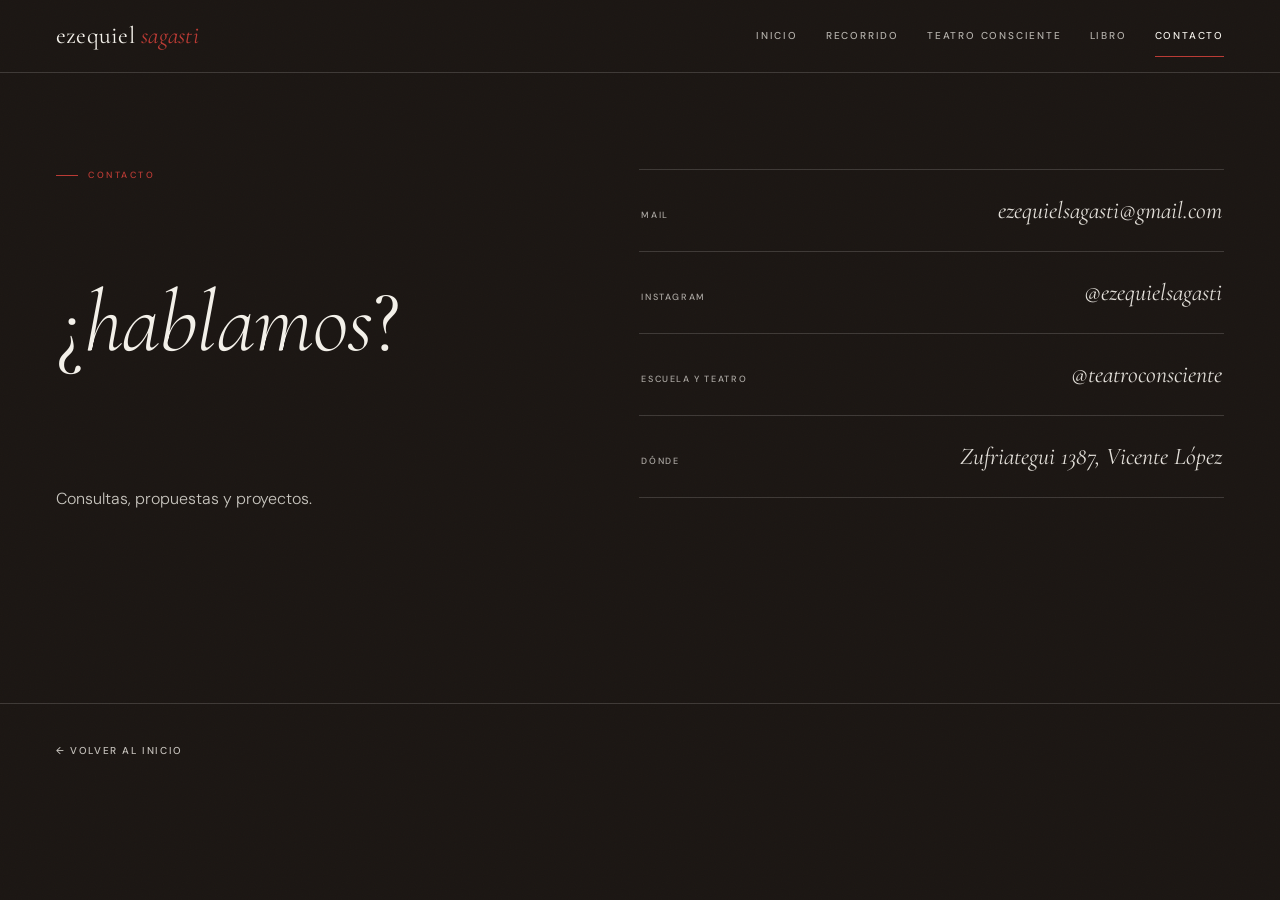
==== commit c7d29ae0: "Update contacto.html" ====
--- a/contacto.html
+++ b/contacto.html
@@ -49,8 +49,7 @@
 <div class="contact-list">
 <a class="contact-row" href="mailto:ezequielsagasti@gmail.com"><span class="cr-k">mail</span><span class="cr-v">ezequielsagasti@gmail.com</span></a>
 <a class="contact-row" href="https://www.instagram.com/ezequielsagasti/" target="_blank" rel="noopener"><span class="cr-k">instagram</span><span class="cr-v">@ezequielsagasti</span></a>
-<a class="contact-row" href="https://www.instagram.com/teatroconsciente/" target="_blank" rel="noopener"><span class="cr-k">la escuela</span><span class="cr-v">@teatroconsciente</span></a>
-<a class="contact-row" href="https://www.instagram.com/pasajeteatral/" target="_blank" rel="noopener"><span class="cr-k">el teatro</span><span class="cr-v">@pasajeteatral</span></a>
+<a class="contact-row" href="https://www.instagram.com/teatroconsciente/" target="_blank" rel="noopener"><span class="cr-k">escuela y teatro</span><span class="cr-v">@teatroconsciente</span></a>
 <a class="contact-row" href="https://maps.app.goo.gl/v1oac1T6fKWQUrmx7" target="_blank" rel="noopener"><span class="cr-k">dónde</span><span class="cr-v">Zufriategui 1387, Vicente López</span></a>
 </div>
 </section>
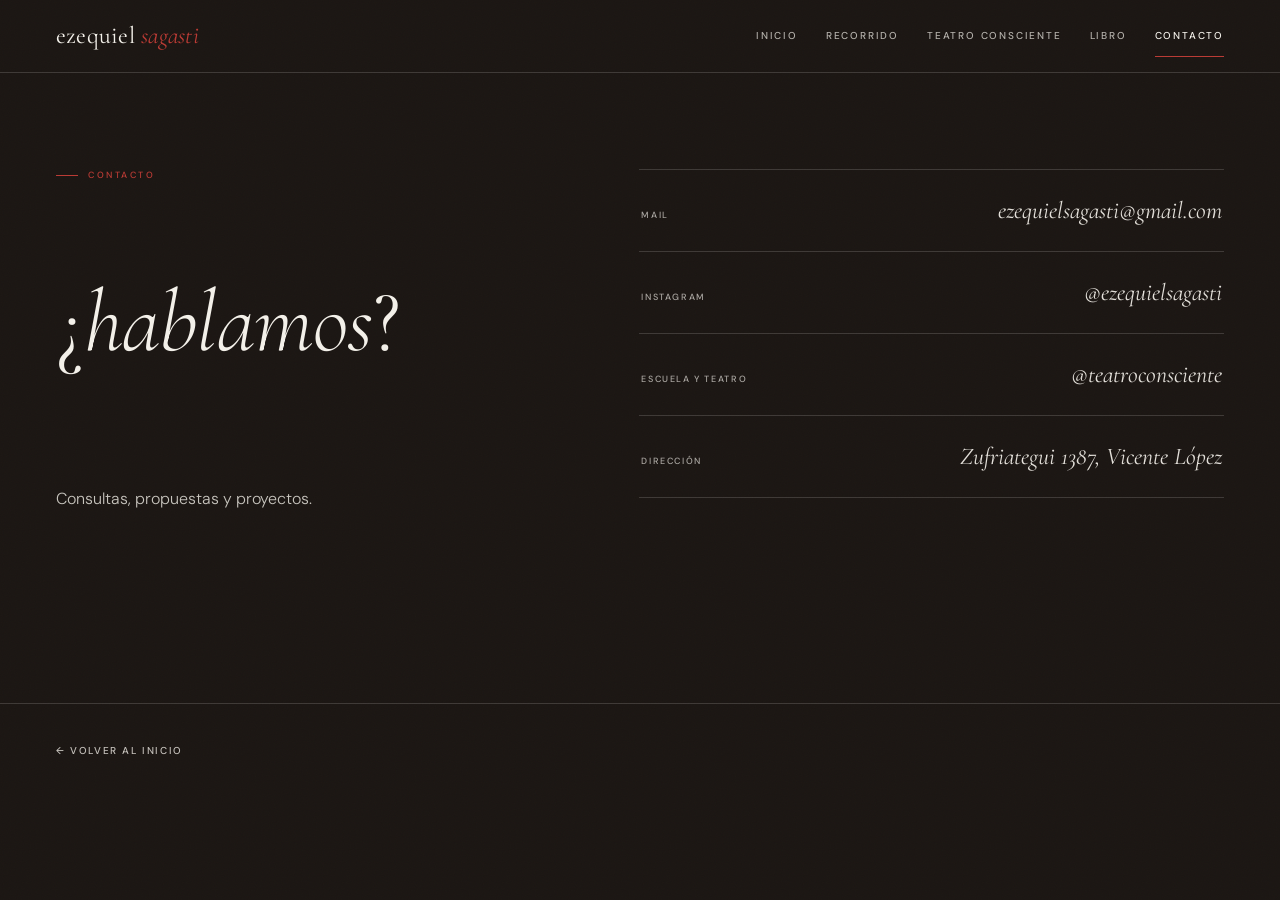
==== commit c9abf6fa: "Update contacto.html" ====
--- a/contacto.html
+++ b/contacto.html
@@ -50,7 +50,7 @@
 <a class="contact-row" href="mailto:ezequielsagasti@gmail.com"><span class="cr-k">mail</span><span class="cr-v">ezequielsagasti@gmail.com</span></a>
 <a class="contact-row" href="https://www.instagram.com/ezequielsagasti/" target="_blank" rel="noopener"><span class="cr-k">instagram</span><span class="cr-v">@ezequielsagasti</span></a>
 <a class="contact-row" href="https://www.instagram.com/teatroconsciente/" target="_blank" rel="noopener"><span class="cr-k">escuela y teatro</span><span class="cr-v">@teatroconsciente</span></a>
-<a class="contact-row" href="https://maps.app.goo.gl/v1oac1T6fKWQUrmx7" target="_blank" rel="noopener"><span class="cr-k">dónde</span><span class="cr-v">Zufriategui 1387, Vicente López</span></a>
+<a class="contact-row" href="https://maps.app.goo.gl/v1oac1T6fKWQUrmx7" target="_blank" rel="noopener"><span class="cr-k">dirección</span><span class="cr-v">Zufriategui 1387, Vicente López</span></a>
 </div>
 </section>
 </main>
